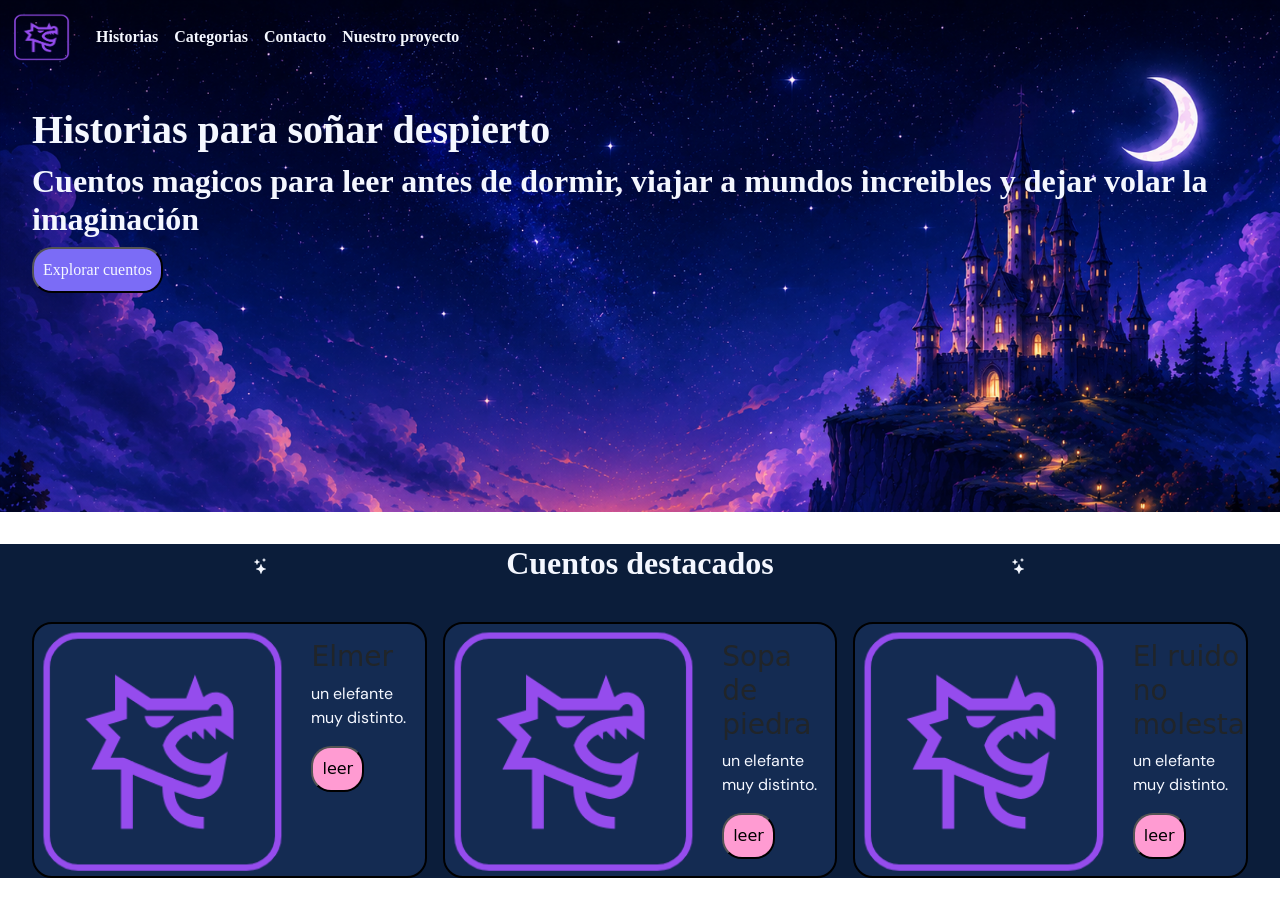
==== index.html @ 5708c826 "primero comit proyecto lunaria" ====
<!DOCTYPE html>
<html lang="en">

<head>
    <meta charset="UTF-8">
    <meta name="viewport" content="width=device-width, initial-scale=1.0">

    <!-- bootstrap -->
    <link href="https://cdn.jsdelivr.net/npm/bootstrap@5.3.8/dist/css/bootstrap.min.css" rel="stylesheet"
        integrity="sha384-sRIl4kxILFvY47J16cr9ZwB07vP4J8+LH7qKQnuqkuIAvNWLzeN8tE5YBujZqJLB" crossorigin="anonymous">

    <!-- icon -->
    <link rel="stylesheet" href="https://cdn.jsdelivr.net/npm/bootstrap-icons@1.13.1/font/bootstrap-icons.min.css">

    <!-- my style -->
    <link rel="stylesheet" href="./style/style.css">

    <title>Lunaria</title>
</head>

<body>

    <header class="content-heder">
        <!-- navbar -->
        <nav class="navbar navbar-expand-lg ">
            <div class="container-fluid">
                <a class="navbar-brand" href="./index.html"><img
                        src="./img/Lunaria-Cuentos-1779578333157/logo nab (1).png" alt="" width="60" height="48"></a>
                <button class="navbar-toggler" type="button" data-bs-toggle="collapse"
                    data-bs-target="#navbarTogglerDemo02" aria-controls="navbarTogglerDemo02" aria-expanded="false"
                    aria-label="Toggle navigation">
                    <span class="navbar-toggler-icon"></span>
                </button>
                <div class="collapse navbar-collapse" id="navbarTogglerDemo02">
                    <ul class="navbar-nav me-auto mb-2 mb-lg-0">
                        <li class="nav-item">
                            <a class="nav-link" href="./page/stories.html">Historias</a>
                        </li>
                        <li class="nav-item">
                            <a class="nav-link" href="./page/category.html">Categorias</a>
                        </li>
                        <li class="nav-item">
                            <a class="nav-link" href="./page/contac.html">Contacto</a>
                        </li>
                        <li class="nav-item">
                            <a class="nav-link" href="./page/project.html">Nuestro proyecto</a>
                        </li>
                    </ul>

                </div>
            </div>
        </nav>

        <!-- hero -->

        <section class="hero">

            <h1>Historias para soñar despierto</h1>
            <h2> Cuentos magicos para leer antes de dormir, viajar a mundos increibles y dejar volar la imaginación</h2>
            <button class="hero-button"><a href="./page/stories.html"> Explorar cuentos</a></button>


        </section>


    </header>

    <main>


        <!-- cards -->

        <section class="card-titulo">
            <i class="bi bi-stars card-icon"></i>
            <h2>Cuentos destacados</h2>
            <i class="bi bi-stars card-icon"></i>
        </section>

        <section class="card-content">

            <article class="card">
                <img src="./img/Lunaria-Cuentos-1779578333157/logo nab (1).png" class="card-img" alt="">
                <div class="card-body">
                    <h3>Elmer</h3>
                    <p>un elefante muy distinto.</p>
                    <button class="card-button">leer</button>
                </div>
            </article>

            <article class="card">
                <img src="./img/Lunaria-Cuentos-1779578333157/logo nab (1).png" class="card-img" alt="">
                <div class="card-body">
                    <h3>Sopa de piedra</h3>
                    <p> un elefante muy distinto.</p>
                    <button class="card-button">leer</button>
                </div>
            </article>

            <article class="card">
                <img src="./img/Lunaria-Cuentos-1779578333157/logo nab (1).png" class="card-img" alt="">
                <div class="card-body">
                    <h3>El ruido no molesta</h3>
                    <p> un elefante muy distinto.</p>
                    <button class="card-button">leer</button>
                </div>
            </article>


        </section>



    </main>

    <!-- <footer>

        <nav class="navbar navbar-expand-lg bg-body-tertiary">
            <div class="container-fluid">
                <a class="navbar-brand" href="#"><img src="./img/Lunaria-Cuentos-1779578333157/logo nab (1).png" alt=""
                        width="60" height="48"></a>
                <button class="navbar-toggler" type="button" data-bs-toggle="collapse"
                    data-bs-target="#navbarTogglerDemo02" aria-controls="navbarTogglerDemo02" aria-expanded="false"
                    aria-label="Toggle navigation">
                    <span class="navbar-toggler-icon"></span>
                </button>
                <div class="collapse navbar-collapse" id="navbarTogglerDemo02">
                    <ul class="navbar-nav me-auto mb-2 mb-lg-0">
                        <li class="nav-item">
                            <a class="nav-link" href="#">Historias</a>
                        </li>
                        <li class="nav-item">
                            <a class="nav-link" href="#">Categorias</a>
                        </li>
                        <li class="nav-item">
                            <a class="nav-link ">Contactos</a>
                        </li>
                        <li class="nav-item">
                            <a class="nav-link ">Nuestro proyecto</a>
                        </li>
                    </ul>

                </div>
            </div>
        </nav>

    </footer> -->

    <script src="https://cdn.jsdelivr.net/npm/bootstrap@5.3.8/dist/js/bootstrap.bundle.min.js"
        integrity="sha384-FKyoEForCGlyvwx9Hj09JcYn3nv7wiPVlz7YYwJrWVcXK/BmnVDxM+D2scQbITxI"
        crossorigin="anonymous"></script>
</body>

</html>
---- style/style.css ----
@import url("https://fonts.googleapis.com/css2?family=Playfair+Display:ital,wght@0,400..900;1,400..900&display=swap");
@import url("https://fonts.googleapis.com/css2?family=DM+Sans:ital,opsz,wght@0,9..40,100..1000;1,9..40,100..1000&display=swap");
* {
  margin: 0;
  padding: 0;
}

a {
  text-decoration: none;
  color: #F4F7FF;
}

main {
  background-color: #0B1D3A;
}

a {
  font-family: "Playfair", serif;
  color: #F4F7FF;
}

.hero h1 {
  font-family: "Playfair", serif;
  size: 64px;
  font-weight: bold;
  color: #F4F7FF;
}

h1 {
  font-family: "playfair", serif;
  size: 48px;
  font-weight: bold;
  color: #F4F7FF;
}

h2 {
  font-family: "playfair", serif;
  size: 36px;
  font-weight: 600;
  color: #F4F7FF;
}

p {
  font-family: "DM Sans", sans-serif;
  color: #F4F7FF;
}

.content-heder .navbar .nav-link {
  font-family: "Playfair", serif;
  color: #F4F7FF;
  size: 64px;
  font-weight: bold;
}
.content-heder .navbar .nav-link:hover {
  color: #FF9BD2;
  text-decoration: underline solid 3px;
  text-underline-offset: 10px;
}

.card-titulo {
  display: flex;
  flex-direction: row;
  justify-content: space-evenly;
  align-items: center;
  margin: 2rem;
  gap: 16px;
  text-align: center;
  font-family: "Playfair", serif;
  color: #F4F7FF;
}

.card-content {
  display: flex;
  flex-direction: row;
  justify-content: space-around;
  align-items: center;
  margin: 2rem;
  gap: 16px;
}
.card-content .card {
  display: flex;
  flex-direction: row;
  justify-content: space-around;
  width: 40rem;
  height: 16rem;
  border: 2px solid black;
  border-radius: 20px;
  background-color: #142B52;
}
.card-content .card .card-img {
  display: inline-block;
  gap: 8px;
}
.card-content .card .card-body {
  flex-direction: row;
}

.card-button {
  display: flex;
  padding: 9px;
  border-radius: 20px;
  background-color: #FF9BD2;
}
.card-button:hover {
  background-color: #9F93FF;
}

.hero-button {
  display: flex;
  padding: 9px;
  border-radius: 20px;
  background-color: #7B6CF6;
}
.hero-button:hover {
  background-color: #9F93FF;
}

.content-heder {
  background-image: url(../img/fondos/fondo-hero.png);
  background-size: cover;
  background-position: center;
  background-repeat: no-repeat;
  font-family: "Playfair", serif;
  align-items: center;
  width: 84rem;
  height: 32rem;
  background-position: center top;
}

.hero {
  padding: 2rem;
  text-align: initial;
  gap: 16px;
}

/*# sourceMappingURL=style.css.map */
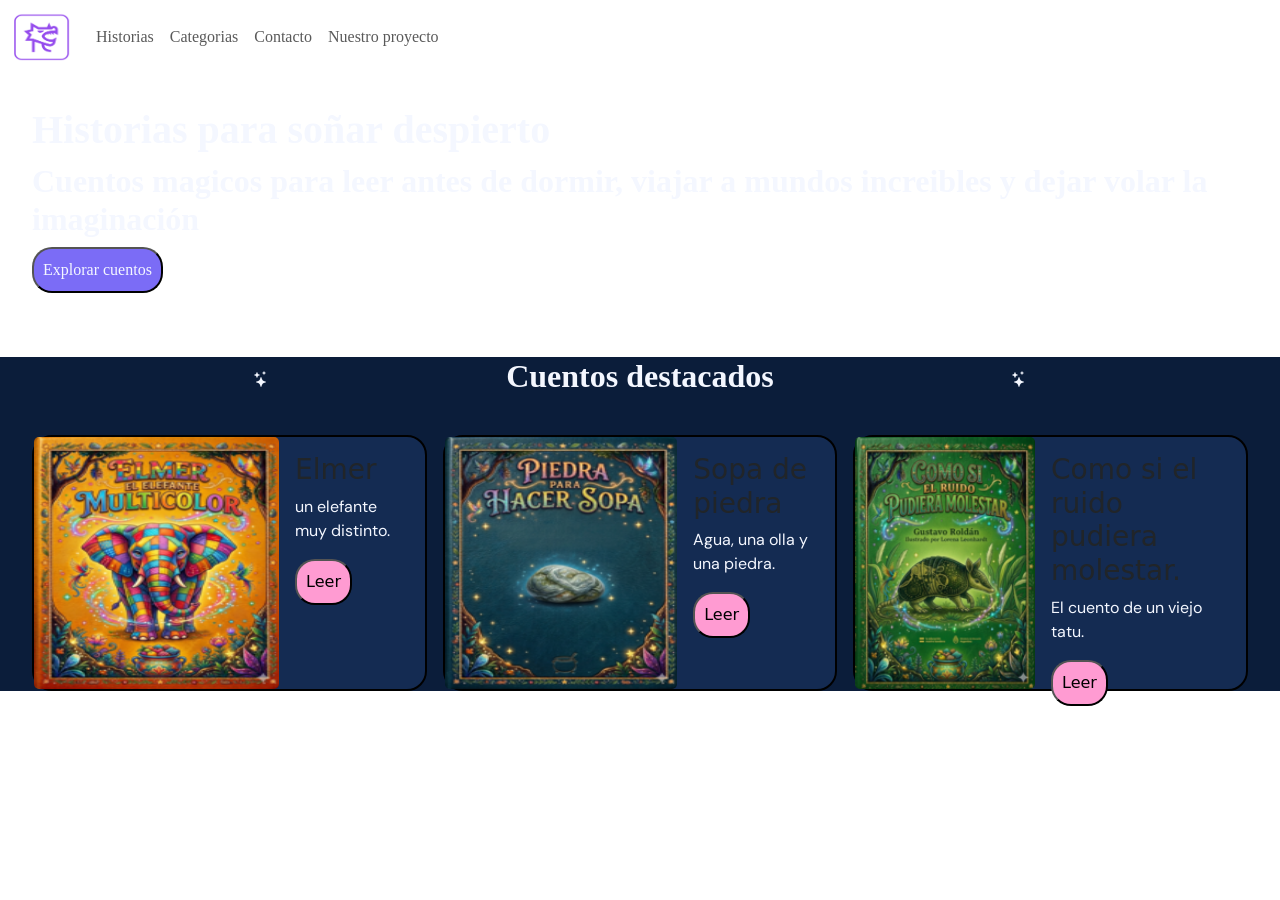
==== commit 8d5f4c93: "modifique las img de las cards, agrege un partial extend" ====
--- a/index.html
+++ b/index.html
@@ -18,9 +18,9 @@
     <title>Lunaria</title>
 </head>
 
-<body>
+<body class="home">
 
-    <header class="content-heder">
+    <header class="background-home ">
         <!-- navbar -->
         <nav class="navbar navbar-expand-lg ">
             <div class="container-fluid">
@@ -31,7 +31,7 @@
                     aria-label="Toggle navigation">
                     <span class="navbar-toggler-icon"></span>
                 </button>
-                <div class="collapse navbar-collapse" id="navbarTogglerDemo02">
+                <div class="collapse navbar-collapse " id="navbarTogglerDemo02">
                     <ul class="navbar-nav me-auto mb-2 mb-lg-0">
                         <li class="nav-item">
                             <a class="nav-link" href="./page/stories.html">Historias</a>
@@ -58,16 +58,13 @@
             <h1>Historias para soñar despierto</h1>
             <h2> Cuentos magicos para leer antes de dormir, viajar a mundos increibles y dejar volar la imaginación</h2>
             <button class="hero-button"><a href="./page/stories.html"> Explorar cuentos</a></button>
+        </section>
 
-
-        </section>
 
 
     </header>
 
     <main>
-
-
         <!-- cards -->
 
         <section class="card-titulo">
@@ -79,29 +76,29 @@
         <section class="card-content">
 
             <article class="card">
-                <img src="./img/Lunaria-Cuentos-1779578333157/logo nab (1).png" class="card-img" alt="">
+                <img src="./img/tapas de cuentos/elmer(1).png" class="card-img" alt="">
                 <div class="card-body">
                     <h3>Elmer</h3>
                     <p>un elefante muy distinto.</p>
-                    <button class="card-button">leer</button>
+                    <button class="card-button">Leer</button>
                 </div>
             </article>
 
             <article class="card">
-                <img src="./img/Lunaria-Cuentos-1779578333157/logo nab (1).png" class="card-img" alt="">
+                <img src="./img/tapas de cuentos/sopa(1).png" class="card-img" alt="">
                 <div class="card-body">
                     <h3>Sopa de piedra</h3>
-                    <p> un elefante muy distinto.</p>
-                    <button class="card-button">leer</button>
+                    <p> Agua, una olla y una piedra.</p>
+                    <button class="card-button">Leer</button>
                 </div>
             </article>
 
             <article class="card">
-                <img src="./img/Lunaria-Cuentos-1779578333157/logo nab (1).png" class="card-img" alt="">
+                <img src="./img/tapas de cuentos/ruido(1).png" class="card-img" alt="">
                 <div class="card-body">
-                    <h3>El ruido no molesta</h3>
-                    <p> un elefante muy distinto.</p>
-                    <button class="card-button">leer</button>
+                    <h3>Como si el ruido pudiera molestar.</h3>
+                    <p> El cuento de un viejo tatu.</p>
+                    <button class="card-button">Leer</button>
                 </div>
             </article>
 
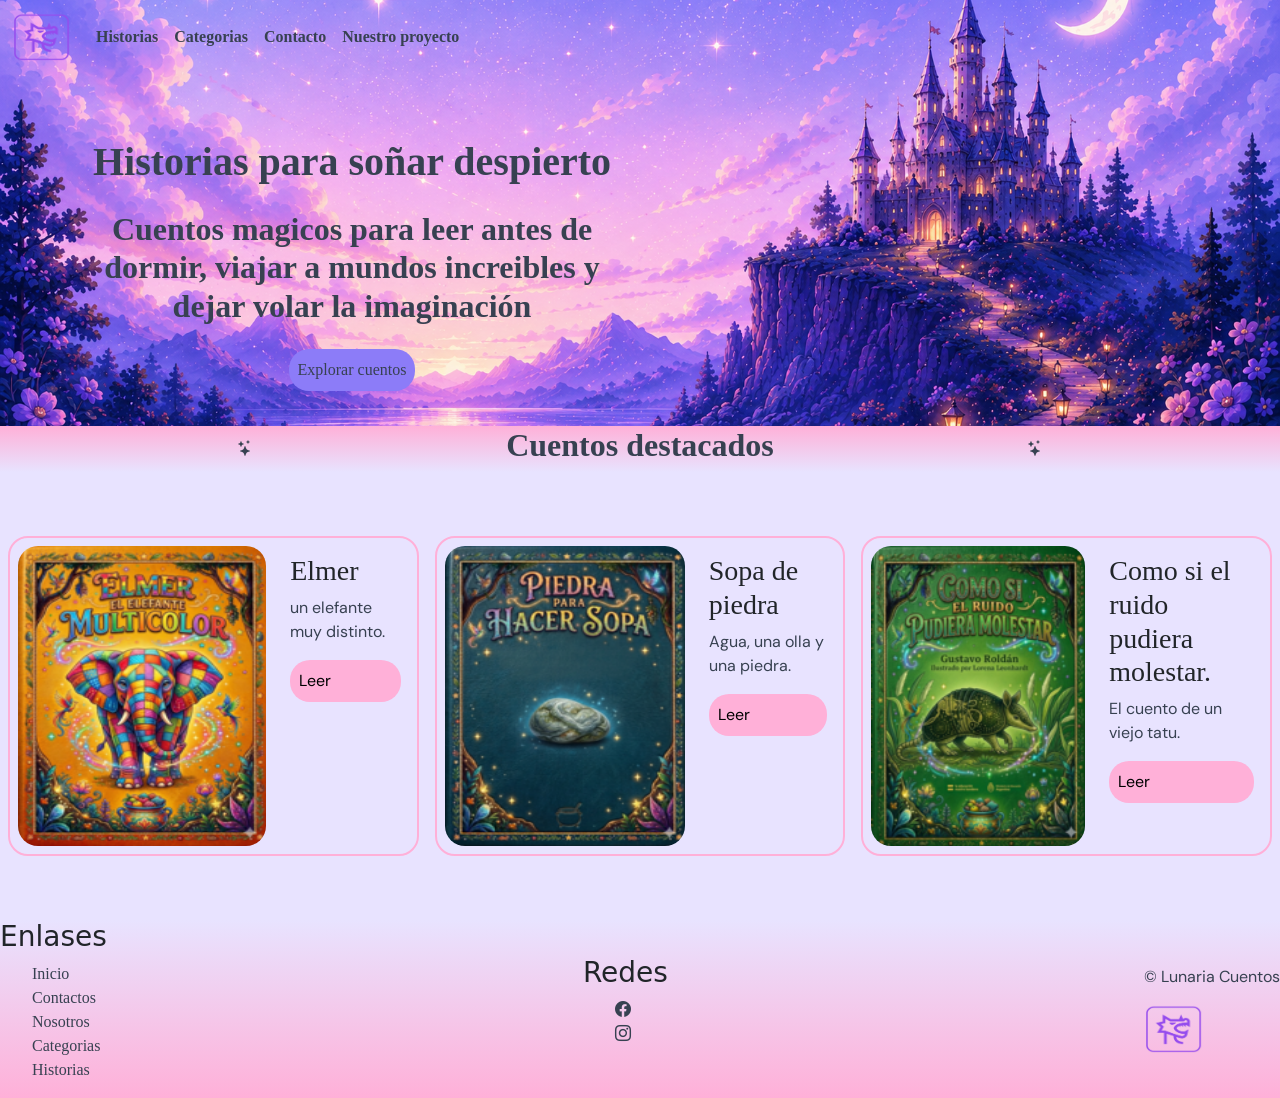
==== commit 6578d228: "correcion de footer en todas la paginas" ====
--- a/index.html
+++ b/index.html
@@ -109,6 +109,37 @@
 
     </main>
 
+    <footer class="global-footer">
+
+        <section class="enlases-footer">
+            <h3>Enlases</h3>
+            <ul >
+                <li><a href="./index.html">Inicio</a></li>
+                <li><a href="./page/contac.html">Contactos</a></li>
+                <li><a href="./page/project.html">Nosotros</a></li>
+                <li><a href="./page/category.html">Categorias</a></li>
+                <li><a href="./page/stories.html">Historias </a></li>
+            </ul>
+        </section>
+
+        <section class="redes-footer">
+            <h3>Redes</h3>
+            <ul class="iconos-footer">
+                <li><a href="https://www.facebook.com/" target="_blank"><i class="bi bi-facebook"></i></a></li>
+                <li><a href="https://www.instagram.com/" target="_blank"><i class="bi bi-instagram"></i></a></li>
+            </ul>
+        </section>
+        <section>
+            <p>© Lunaria Cuentos</p>
+            <img src="./img/Lunaria-Cuentos-1779578333157/logo nab (1).png" alt="" width="60" height="48"></a>
+        </section>
+
+        
+
+
+    </footer>
+
+
     <!-- <footer>
 
         <nav class="navbar navbar-expand-lg bg-body-tertiary">
--- a/style/style.css
+++ b/style/style.css
@@ -7,54 +7,72 @@
 
 a {
   text-decoration: none;
-  color: #F4F7FF;
+}
+
+li {
+  list-style: none;
 }
 
 main {
-  background-color: #0B1D3A;
+  background-color: #E8E3FF;
+}
+
+footer {
+  background-color: #E8E3FF;
 }
 
 a {
   font-family: "Playfair", serif;
-  color: #F4F7FF;
+  color: #374151;
 }
 
 .hero h1 {
   font-family: "Playfair", serif;
   size: 64px;
   font-weight: bold;
-  color: #F4F7FF;
+  color: #374151;
 }
 
 h1 {
   font-family: "playfair", serif;
   size: 48px;
   font-weight: bold;
-  color: #F4F7FF;
+  color: #374151;
 }
 
 h2 {
   font-family: "playfair", serif;
   size: 36px;
   font-weight: 600;
-  color: #F4F7FF;
+  color: #374151;
 }
 
 p {
   font-family: "DM Sans", sans-serif;
-  color: #F4F7FF;
+  color: #374151;
 }
 
-.content-heder .navbar .nav-link {
+.card-content {
+  font-family: "playfair", serif;
+}
+
+.background-home .navbar .nav-link, .nav-page .nav-enlase {
   font-family: "Playfair", serif;
-  color: #F4F7FF;
+  color: #374151;
   size: 64px;
   font-weight: bold;
 }
-.content-heder .navbar .nav-link:hover {
-  color: #FF9BD2;
+.background-home .navbar .nav-link:hover, .nav-page .nav-enlase:hover {
+  color: #FFB0D8;
   text-decoration: underline solid 3px;
   text-underline-offset: 10px;
+}
+
+.nav-page {
+  background-color: #E8E3FF;
+}
+.nav-page .nav-enlase {
+  background-color: #E8E3FF;
 }
 
 .card-titulo {
@@ -64,9 +82,11 @@
   align-items: center;
   margin: 2rem;
   gap: 16px;
+  margin: 0;
   text-align: center;
   font-family: "Playfair", serif;
-  color: #F4F7FF;
+  color: #374151;
+  background: linear-gradient(to bottom, #FFB0D8, #E8E3FF);
 }
 
 .card-content {
@@ -76,61 +96,95 @@
   align-items: center;
   margin: 2rem;
   gap: 16px;
+  margin: 0;
+  padding: 4rem 0.5rem 4rem 0.5rem;
 }
 .card-content .card {
   display: flex;
   flex-direction: row;
-  justify-content: space-around;
   width: 40rem;
-  height: 16rem;
-  border: 2px solid black;
+  height: 20rem;
+  border: 2px solid #FFB0D8;
   border-radius: 20px;
-  background-color: #142B52;
+  background-color: #E8E3FF;
 }
 .card-content .card .card-img {
-  display: inline-block;
-  gap: 8px;
+  display: flex;
+  border-radius: 20px;
+  margin: 0.5rem;
 }
 .card-content .card .card-body {
-  flex-direction: row;
+  display: flex;
+  flex-direction: column;
+}
+.card-content .card .card-body .card-button {
+  display: flex;
+  padding: 9px;
+  border: none;
+  border-radius: 20px;
+  background-color: #FFB0D8;
+  font-family: "DM Sans", sans-serif;
+  text-align: center;
+}
+.card-content .card .card-body .card-button:hover {
+  background-color: #A99DFF;
 }
 
-.card-button {
+.conten-category {
   display: flex;
-  padding: 9px;
-  border-radius: 20px;
-  background-color: #FF9BD2;
-}
-.card-button:hover {
-  background-color: #9F93FF;
+  flex-direction: row;
+  justify-content: space-around;
+  align-items: center;
+  margin: 2rem;
+  gap: 16px;
 }
 
-.hero-button {
+.global-footer {
   display: flex;
-  padding: 9px;
-  border-radius: 20px;
-  background-color: #7B6CF6;
+  flex-direction: row;
+  justify-content: space-between;
+  align-items: center;
+  margin: 2rem;
+  gap: 16px;
+  margin: 0;
+  background: linear-gradient(to top, #FFB0D8, #E8E3FF);
 }
-.hero-button:hover {
-  background-color: #9F93FF;
+.global-footer .enlases-footer {
+  align-items: center;
 }
 
-.content-heder {
-  background-image: url(../img/fondos/fondo-hero.png);
+.background-home {
+  padding-bottom: 2rem;
+  margin-bottom: 0;
+  background-image: url("../img/fondos/fondo-claro.png");
   background-size: cover;
   background-position: center;
   background-repeat: no-repeat;
-  font-family: "Playfair", serif;
+}
+.hero {
+  display: flex;
+  flex-direction: column;
+  justify-content: space-around;
   align-items: center;
-  width: 84rem;
-  height: 32rem;
-  background-position: center top;
+  margin: 2rem;
+  gap: 16px;
+  width: 40rem;
+  height: 16rem;
+  padding: 2rem;
+  text-align: center;
+  gap: 16px;
 }
-
-.hero {
-  padding: 2rem;
-  text-align: initial;
-  gap: 16px;
+.hero .hero-button {
+  display: flex;
+  padding: 9px;
+  border: none;
+  border-radius: 20px;
+  background-color: #8C7CF8;
+  font-family: "DM Sans", sans-serif;
+  text-align: center;
+}
+.hero .hero-button:hover {
+  background-color: #A99DFF;
 }
 
 /*# sourceMappingURL=style.css.map */
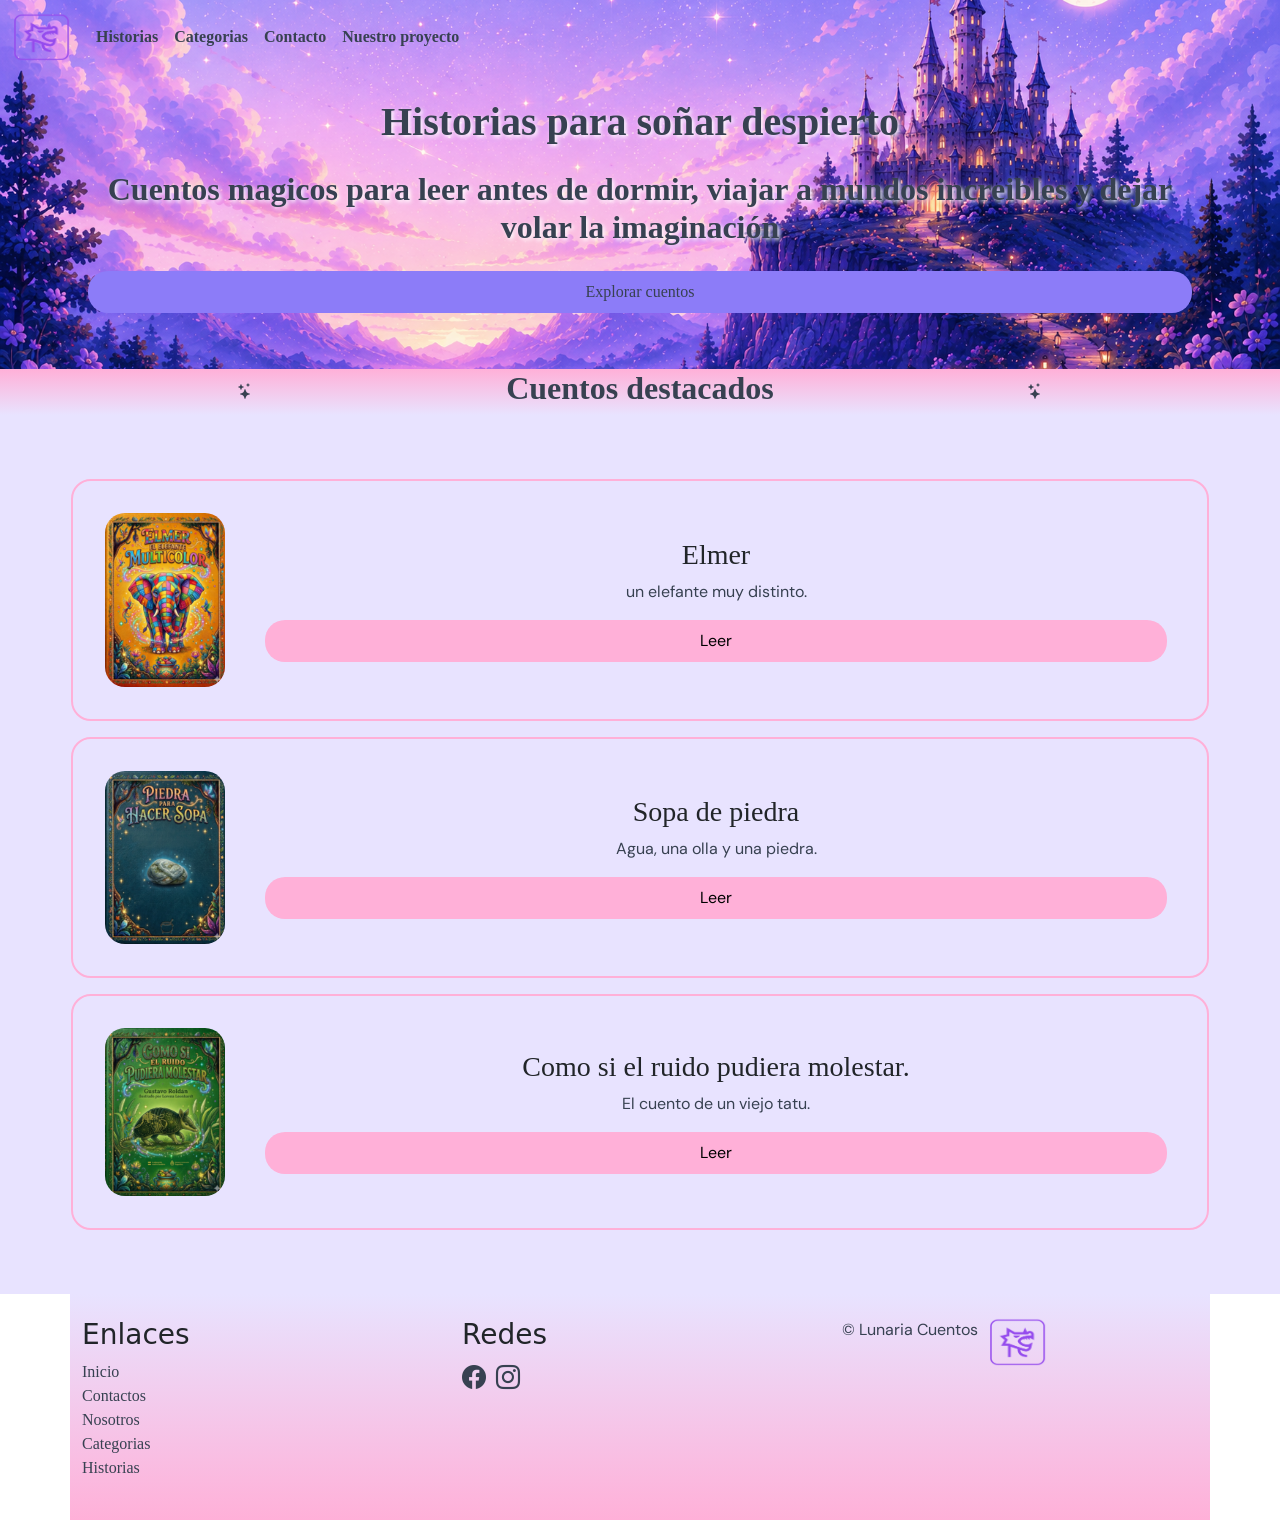
==== commit 3be39c2c: "modifique los estilos para empesar desde mobile-first" ====
--- a/index.html
+++ b/index.html
@@ -76,7 +76,8 @@
         <section class="card-content">
 
             <article class="card">
-                <img src="./img/tapas de cuentos/elmer(1).png" class="card-img" alt="">
+                <img src="./img/tapas de cuentos/elmer(1).png" class="card-img"
+                    alt=" CUENTO DE ELMER UN ELEFANTE MULTICOLOR">
                 <div class="card-body">
                     <h3>Elmer</h3>
                     <p>un elefante muy distinto.</p>
@@ -85,7 +86,7 @@
             </article>
 
             <article class="card">
-                <img src="./img/tapas de cuentos/sopa(1).png" class="card-img" alt="">
+                <img src="./img/tapas de cuentos/sopa(1).png" class="card-img" alt="CUENTO SOPA DE PIEDRA">
                 <div class="card-body">
                     <h3>Sopa de piedra</h3>
                     <p> Agua, una olla y una piedra.</p>
@@ -94,7 +95,8 @@
             </article>
 
             <article class="card">
-                <img src="./img/tapas de cuentos/ruido(1).png" class="card-img" alt="">
+                <img src="./img/tapas de cuentos/ruido(1).png" class="card-img"
+                    alt=" CUENTO COMO SI EL RUIDO PUDIERA MOLESTAR">
                 <div class="card-body">
                     <h3>Como si el ruido pudiera molestar.</h3>
                     <p> El cuento de un viejo tatu.</p>
@@ -109,11 +111,58 @@
 
     </main>
 
-    <footer class="global-footer">
+    <footer class="global-footer container py-4">
+        <div class="row">
+
+            <!-- SECCIÓN ENLACES -->
+            <section class="enlases-footer col-12 col-md-4 mb-3 mb-md-0">
+               
+                <h3 class="d-flex justify-content-between align-items-center" data-bs-toggle="collapse"
+                    data-bs-target="#collapseEnlaces" role="button" aria-expanded="false">
+                    Enlaces
+                    <span class="d-md-none">▼</span>
+                </h3>
+
+                <!-- Contenedor colapsable: Oculto en móvil por defecto, siempre visible en pantallas medianas (md) en adelante -->
+                <div class="collapse d-md-block" id="collapseEnlaces">
+                    <ul class="link-footer list-unstyled mt-2">
+                        <li><a href="./index.html" class="text-decoration-none">Inicio</a></li>
+                        <li><a href="./page/contac.html" class="text-decoration-none">Contactos</a></li>
+                        <li><a href="./page/project.html" class="text-decoration-none">Nosotros</a></li>
+                        <li><a href="./page/category.html" class="text-decoration-none">Categorias</a></li>
+                        <li><a href="./page/stories.html" class="text-decoration-none">Historias</a></li>
+                    </ul>
+                </div>
+            </section>
+
+
+            <section class="redes-footer col-12 col-md-4 mb-3 mb-md-0">
+
+                <h3>Redes</h3>
+
+                <ul class="iconos-footer ">
+                    <li><a href="https://www.facebook.com/" target="_blank"><i class="bi bi-facebook fs-4"></i></a></li>
+                    <li><a href="https://www.instagram.com/" target="_blank"><i class="bi bi-instagram fs-4"></i></a>
+                    </li>
+                </ul>
+
+            </section>
+
+
+            <section class="logo-footer col-12 col-md-4 text-md-end text-center mt-3 mt-md-0">
+                <p class="mb-1">© Lunaria Cuentos</p>
+                <img src="./img/Lunaria-Cuentos-1779578333157/logo nab (1).png" alt="LOGO DE LUNARIA" width="60"
+                    height="48">
+            </section>
+
+        </div>
+    </footer>
+
+    <!-- <footer class="global-footer ">
 
         <section class="enlases-footer">
             <h3>Enlases</h3>
-            <ul >
+            <ul class="link-footer">
                 <li><a href="./index.html">Inicio</a></li>
                 <li><a href="./page/contac.html">Contactos</a></li>
                 <li><a href="./page/project.html">Nosotros</a></li>
@@ -129,49 +178,20 @@
                 <li><a href="https://www.instagram.com/" target="_blank"><i class="bi bi-instagram"></i></a></li>
             </ul>
         </section>
-        <section>
+
+        <section class="logo-footer">
             <p>© Lunaria Cuentos</p>
-            <img src="./img/Lunaria-Cuentos-1779578333157/logo nab (1).png" alt="" width="60" height="48"></a>
-        </section>
-
-        
-
-
-    </footer>
-
-
-    <!-- <footer>
-
-        <nav class="navbar navbar-expand-lg bg-body-tertiary">
-            <div class="container-fluid">
-                <a class="navbar-brand" href="#"><img src="./img/Lunaria-Cuentos-1779578333157/logo nab (1).png" alt=""
-                        width="60" height="48"></a>
-                <button class="navbar-toggler" type="button" data-bs-toggle="collapse"
-                    data-bs-target="#navbarTogglerDemo02" aria-controls="navbarTogglerDemo02" aria-expanded="false"
-                    aria-label="Toggle navigation">
-                    <span class="navbar-toggler-icon"></span>
-                </button>
-                <div class="collapse navbar-collapse" id="navbarTogglerDemo02">
-                    <ul class="navbar-nav me-auto mb-2 mb-lg-0">
-                        <li class="nav-item">
-                            <a class="nav-link" href="#">Historias</a>
-                        </li>
-                        <li class="nav-item">
-                            <a class="nav-link" href="#">Categorias</a>
-                        </li>
-                        <li class="nav-item">
-                            <a class="nav-link ">Contactos</a>
-                        </li>
-                        <li class="nav-item">
-                            <a class="nav-link ">Nuestro proyecto</a>
-                        </li>
-                    </ul>
-
-                </div>
-            </div>
-        </nav>
+            <img src="./img/Lunaria-Cuentos-1779578333157/logo nab (1).png" alt="LOGO DE LUNARIA" width="60"
+                height="48"></a>
+        </section>
+
+
+
 
     </footer> -->
+
+
+
 
     <script src="https://cdn.jsdelivr.net/npm/bootstrap@5.3.8/dist/js/bootstrap.bundle.min.js"
         integrity="sha384-FKyoEForCGlyvwx9Hj09JcYn3nv7wiPVlz7YYwJrWVcXK/BmnVDxM+D2scQbITxI"
--- a/style/style.css
+++ b/style/style.css
@@ -91,7 +91,7 @@
 
 .card-content {
   display: flex;
-  flex-direction: row;
+  flex-direction: column;
   justify-content: space-around;
   align-items: center;
   margin: 2rem;
@@ -102,20 +102,30 @@
 .card-content .card {
   display: flex;
   flex-direction: row;
-  width: 40rem;
-  height: 20rem;
+  width: 100%;
+  max-width: 90%;
+  height: auto;
+  padding: 1.5rem;
+  text-align: center;
+  gap: 16px;
+  margin: 0 auto;
+  overflow: hidden;
   border: 2px solid #FFB0D8;
   border-radius: 20px;
   background-color: #E8E3FF;
 }
 .card-content .card .card-img {
-  display: flex;
+  display: block;
+  width: 120px;
+  height: auto;
   border-radius: 20px;
   margin: 0.5rem;
 }
 .card-content .card .card-body {
   display: flex;
   flex-direction: column;
+  justify-content: center;
+  align-items: center;
 }
 .card-content .card .card-body .card-button {
   display: flex;
@@ -124,33 +134,38 @@
   border-radius: 20px;
   background-color: #FFB0D8;
   font-family: "DM Sans", sans-serif;
+  justify-content: center;
   text-align: center;
 }
 .card-content .card .card-body .card-button:hover {
   background-color: #A99DFF;
 }
-
-.conten-category {
-  display: flex;
-  flex-direction: row;
-  justify-content: space-around;
-  align-items: center;
-  margin: 2rem;
-  gap: 16px;
+.card-content .card .card-body .card-button {
+  width: 100%;
 }
 
 .global-footer {
   display: flex;
-  flex-direction: row;
-  justify-content: space-between;
-  align-items: center;
-  margin: 2rem;
-  gap: 16px;
-  margin: 0;
+  width: auto;
+  flex-direction: column;
+  justify-content: space-around;
   background: linear-gradient(to top, #FFB0D8, #E8E3FF);
 }
-.global-footer .enlases-footer {
-  align-items: center;
+.global-footer .enlases-footer .link-footer {
+  display: flex;
+  flex-direction: column;
+  padding-left: 0px;
+}
+.global-footer .redes-footer .iconos-footer {
+  display: flex;
+  flex-direction: row;
+  gap: 10px;
+  padding-left: 0px;
+}
+.global-footer .logo-footer {
+  display: flex;
+  flex-direction: row;
+  gap: 10px;
 }
 
 .background-home {
@@ -168,11 +183,14 @@
   align-items: center;
   margin: 2rem;
   gap: 16px;
-  width: 40rem;
-  height: 16rem;
-  padding: 2rem;
-  text-align: center;
-  gap: 16px;
+  width: 100%;
+  max-width: 90%;
+  height: auto;
+  padding: 1.5rem;
+  text-align: center;
+  text-shadow: 2px 2px 4px white;
+  gap: 16px;
+  margin: 0 auto;
 }
 .hero .hero-button {
   display: flex;
@@ -181,10 +199,23 @@
   border-radius: 20px;
   background-color: #8C7CF8;
   font-family: "DM Sans", sans-serif;
+  justify-content: center;
   text-align: center;
 }
 .hero .hero-button:hover {
   background-color: #A99DFF;
 }
+.hero .hero-button {
+  width: 100%;
+}
+
+.conten-category {
+  display: flex;
+  flex-direction: column;
+  justify-content: space-around;
+  align-items: center;
+  margin: 2rem;
+  gap: 16px;
+}
 
 /*# sourceMappingURL=style.css.map */
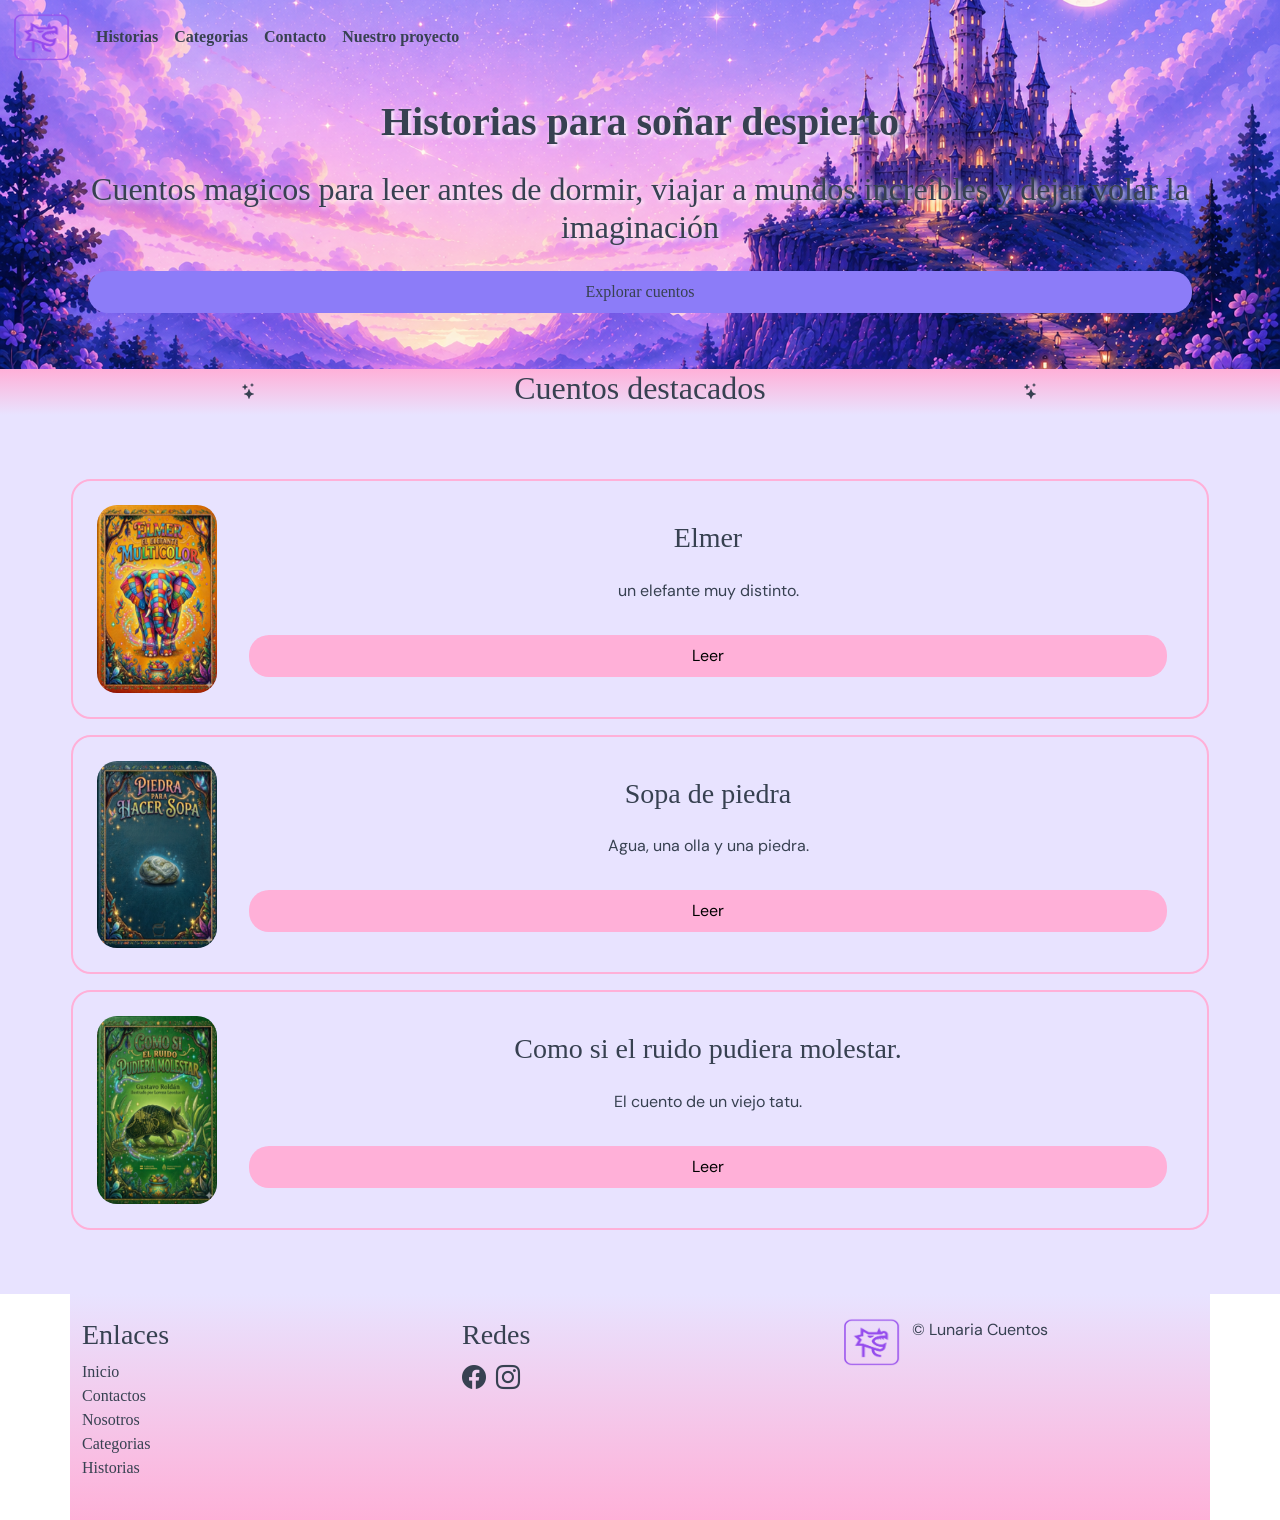
==== commit 22c4a5c9: "arreiglos de los formularios de proyecto y de contacto" ====
--- a/index.html
+++ b/index.html
@@ -116,14 +116,14 @@
 
             <!-- SECCIÓN ENLACES -->
             <section class="enlases-footer col-12 col-md-4 mb-3 mb-md-0">
-               
-                <h3 class="d-flex justify-content-between align-items-center" data-bs-toggle="collapse"
+
+                <h3 class="d-flex justify-content-start align-items-center" data-bs-toggle="collapse"
                     data-bs-target="#collapseEnlaces" role="button" aria-expanded="false">
                     Enlaces
-                    <span class="d-md-none">▼</span>
+                    <span class="d-md-none">▾</span>
                 </h3>
 
-                <!-- Contenedor colapsable: Oculto en móvil por defecto, siempre visible en pantallas medianas (md) en adelante -->
+                
                 <div class="collapse d-md-block" id="collapseEnlaces">
                     <ul class="link-footer list-unstyled mt-2">
                         <li><a href="./index.html" class="text-decoration-none">Inicio</a></li>
@@ -150,47 +150,15 @@
 
 
             <section class="logo-footer col-12 col-md-4 text-md-end text-center mt-3 mt-md-0">
-                <p class="mb-1">© Lunaria Cuentos</p>
+
                 <img src="./img/Lunaria-Cuentos-1779578333157/logo nab (1).png" alt="LOGO DE LUNARIA" width="60"
                     height="48">
+                <p class="mb-1">© Lunaria Cuentos</p>
+
             </section>
 
         </div>
     </footer>
-
-    <!-- <footer class="global-footer ">
-
-        <section class="enlases-footer">
-            <h3>Enlases</h3>
-            <ul class="link-footer">
-                <li><a href="./index.html">Inicio</a></li>
-                <li><a href="./page/contac.html">Contactos</a></li>
-                <li><a href="./page/project.html">Nosotros</a></li>
-                <li><a href="./page/category.html">Categorias</a></li>
-                <li><a href="./page/stories.html">Historias </a></li>
-            </ul>
-        </section>
-
-        <section class="redes-footer">
-            <h3>Redes</h3>
-            <ul class="iconos-footer">
-                <li><a href="https://www.facebook.com/" target="_blank"><i class="bi bi-facebook"></i></a></li>
-                <li><a href="https://www.instagram.com/" target="_blank"><i class="bi bi-instagram"></i></a></li>
-            </ul>
-        </section>
-
-        <section class="logo-footer">
-            <p>© Lunaria Cuentos</p>
-            <img src="./img/Lunaria-Cuentos-1779578333157/logo nab (1).png" alt="LOGO DE LUNARIA" width="60"
-                height="48"></a>
-        </section>
-
-
-
-
-    </footer> -->
-
-
 
 
     <script src="https://cdn.jsdelivr.net/npm/bootstrap@5.3.8/dist/js/bootstrap.bundle.min.js"
--- a/style/style.css
+++ b/style/style.css
@@ -43,7 +43,14 @@
 h2 {
   font-family: "playfair", serif;
   size: 36px;
-  font-weight: 600;
+  font-weight: semibold;
+  color: #374151;
+}
+
+h3 {
+  font-family: "playfair", serif;
+  size: 36px;
+  font-weight: semibold;
   color: #374151;
 }
 
@@ -56,6 +63,153 @@
   font-family: "playfair", serif;
 }
 
+label {
+  font-family: "DM Sans", sans-serif;
+  color: #374151;
+}
+
+.form-select {
+  font-family: "DM Sans", sans-serif;
+  color: #374151;
+}
+
+.card-titulo {
+  display: flex;
+  flex-direction: row;
+  justify-content: space-evenly;
+  align-items: center;
+  gap: 16px;
+  margin: 0;
+  text-align: center;
+  font-family: "Playfair", serif;
+  color: #374151;
+  background: linear-gradient(to bottom, #FFB0D8, #E8E3FF);
+}
+
+.card-content {
+  display: flex;
+  flex-direction: column;
+  justify-content: space-around;
+  align-items: center;
+  gap: 16px;
+  margin: 0;
+  padding: 4rem 0.5rem 4rem 0.5rem;
+}
+.card-content .card {
+  display: flex;
+  flex-direction: row;
+  width: 100%;
+  max-width: 90%;
+  height: auto;
+  padding: 1.5rem;
+  text-align: center;
+  gap: 16px;
+  margin: 0 auto;
+  overflow: hidden;
+  border: 2px solid #FFB0D8;
+  border-radius: 20px;
+  background-color: #E8E3FF;
+}
+.card-content .card .card-img {
+  display: block;
+  width: 120px;
+  height: auto;
+  border-radius: 20px;
+}
+.card-content .card .card-body {
+  display: flex;
+  flex-direction: column;
+  justify-content: center;
+  align-items: center;
+  gap: 16px;
+}
+.card-content .card .card-body .card-button {
+  display: flex;
+  padding: 9px;
+  border: none;
+  border-radius: 20px;
+  background-color: #FFB0D8;
+  font-family: "DM Sans", sans-serif;
+  justify-content: center;
+  text-align: center;
+}
+.card-content .card .card-body .card-button:hover {
+  background-color: #A99DFF;
+}
+.card-content .card .card-body .card-button {
+  width: 100%;
+}
+
+.global-footer {
+  display: flex;
+  width: auto;
+  flex-direction: column;
+  justify-content: space-around;
+  background: linear-gradient(to top, #FFB0D8, #E8E3FF);
+}
+.global-footer .enlases-footer .link-footer {
+  display: flex;
+  flex-direction: column;
+  padding-left: 0px;
+}
+.global-footer .redes-footer .iconos-footer {
+  display: flex;
+  flex-direction: row;
+  gap: 10px;
+  padding-left: 0px;
+}
+.global-footer .logo-footer {
+  display: flex;
+  flex-direction: row;
+  gap: 10px;
+}
+
+.formulario {
+  display: flex;
+  flex-direction: column;
+  justify-content: start;
+  align-items: center;
+  gap: 16px;
+  width: 100%;
+  padding: 1rem;
+}
+.formulario .form-input {
+  display: flex;
+  flex-direction: column;
+  justify-content: start;
+  align-items: center;
+  gap: 16px;
+}
+.formulario .form-input input {
+  border: 1px solid #8C7CF8;
+  border-radius: 5px;
+  outline: none;
+}
+.formulario .boton-form {
+  display: flex;
+  padding: 9px;
+  border: none;
+  border-radius: 20px;
+  background-color: #FFB0D8;
+  font-family: "DM Sans", sans-serif;
+  justify-content: center;
+  text-align: center;
+}
+.formulario .boton-form:hover {
+  background-color: #A99DFF;
+}
+.formulario .boton-form {
+  width: 100%;
+}
+
+@media (min-width: 768px) {
+  .form-input {
+    width: 70%;
+  }
+  .boton-form {
+    width: 25%;
+  }
+}
 .background-home .navbar .nav-link, .nav-page .nav-enlase {
   font-family: "Playfair", serif;
   color: #374151;
@@ -73,99 +227,6 @@
 }
 .nav-page .nav-enlase {
   background-color: #E8E3FF;
-}
-
-.card-titulo {
-  display: flex;
-  flex-direction: row;
-  justify-content: space-evenly;
-  align-items: center;
-  margin: 2rem;
-  gap: 16px;
-  margin: 0;
-  text-align: center;
-  font-family: "Playfair", serif;
-  color: #374151;
-  background: linear-gradient(to bottom, #FFB0D8, #E8E3FF);
-}
-
-.card-content {
-  display: flex;
-  flex-direction: column;
-  justify-content: space-around;
-  align-items: center;
-  margin: 2rem;
-  gap: 16px;
-  margin: 0;
-  padding: 4rem 0.5rem 4rem 0.5rem;
-}
-.card-content .card {
-  display: flex;
-  flex-direction: row;
-  width: 100%;
-  max-width: 90%;
-  height: auto;
-  padding: 1.5rem;
-  text-align: center;
-  gap: 16px;
-  margin: 0 auto;
-  overflow: hidden;
-  border: 2px solid #FFB0D8;
-  border-radius: 20px;
-  background-color: #E8E3FF;
-}
-.card-content .card .card-img {
-  display: block;
-  width: 120px;
-  height: auto;
-  border-radius: 20px;
-  margin: 0.5rem;
-}
-.card-content .card .card-body {
-  display: flex;
-  flex-direction: column;
-  justify-content: center;
-  align-items: center;
-}
-.card-content .card .card-body .card-button {
-  display: flex;
-  padding: 9px;
-  border: none;
-  border-radius: 20px;
-  background-color: #FFB0D8;
-  font-family: "DM Sans", sans-serif;
-  justify-content: center;
-  text-align: center;
-}
-.card-content .card .card-body .card-button:hover {
-  background-color: #A99DFF;
-}
-.card-content .card .card-body .card-button {
-  width: 100%;
-}
-
-.global-footer {
-  display: flex;
-  width: auto;
-  flex-direction: column;
-  justify-content: space-around;
-  background: linear-gradient(to top, #FFB0D8, #E8E3FF);
-}
-.global-footer .enlases-footer .link-footer {
-  display: flex;
-  flex-direction: column;
-  padding-left: 0px;
-}
-.global-footer .redes-footer .iconos-footer {
-  display: flex;
-  flex-direction: row;
-  gap: 10px;
-  padding-left: 0px;
-}
-.global-footer .logo-footer {
-  display: flex;
-  flex-direction: row;
-  gap: 10px;
 }
 
 .background-home {
@@ -181,7 +242,6 @@
   flex-direction: column;
   justify-content: space-around;
   align-items: center;
-  margin: 2rem;
   gap: 16px;
   width: 100%;
   max-width: 90%;
@@ -209,13 +269,24 @@
   width: 100%;
 }
 
-.conten-category {
-  display: flex;
-  flex-direction: column;
-  justify-content: space-around;
-  align-items: center;
-  margin: 2rem;
-  gap: 16px;
+.contato-encabezado {
+  display: flex;
+  flex-direction: column;
+  justify-content: start;
+  align-items: start;
+  gap: 16px;
+  padding: 1rem;
+  width: 100%;
+}
+
+.contacto-info {
+  display: flex;
+  flex-direction: column;
+  justify-content: start;
+  align-items: start;
+  gap: 16px;
+  padding: 1rem;
+  width: 100%;
 }
 
 /*# sourceMappingURL=style.css.map */
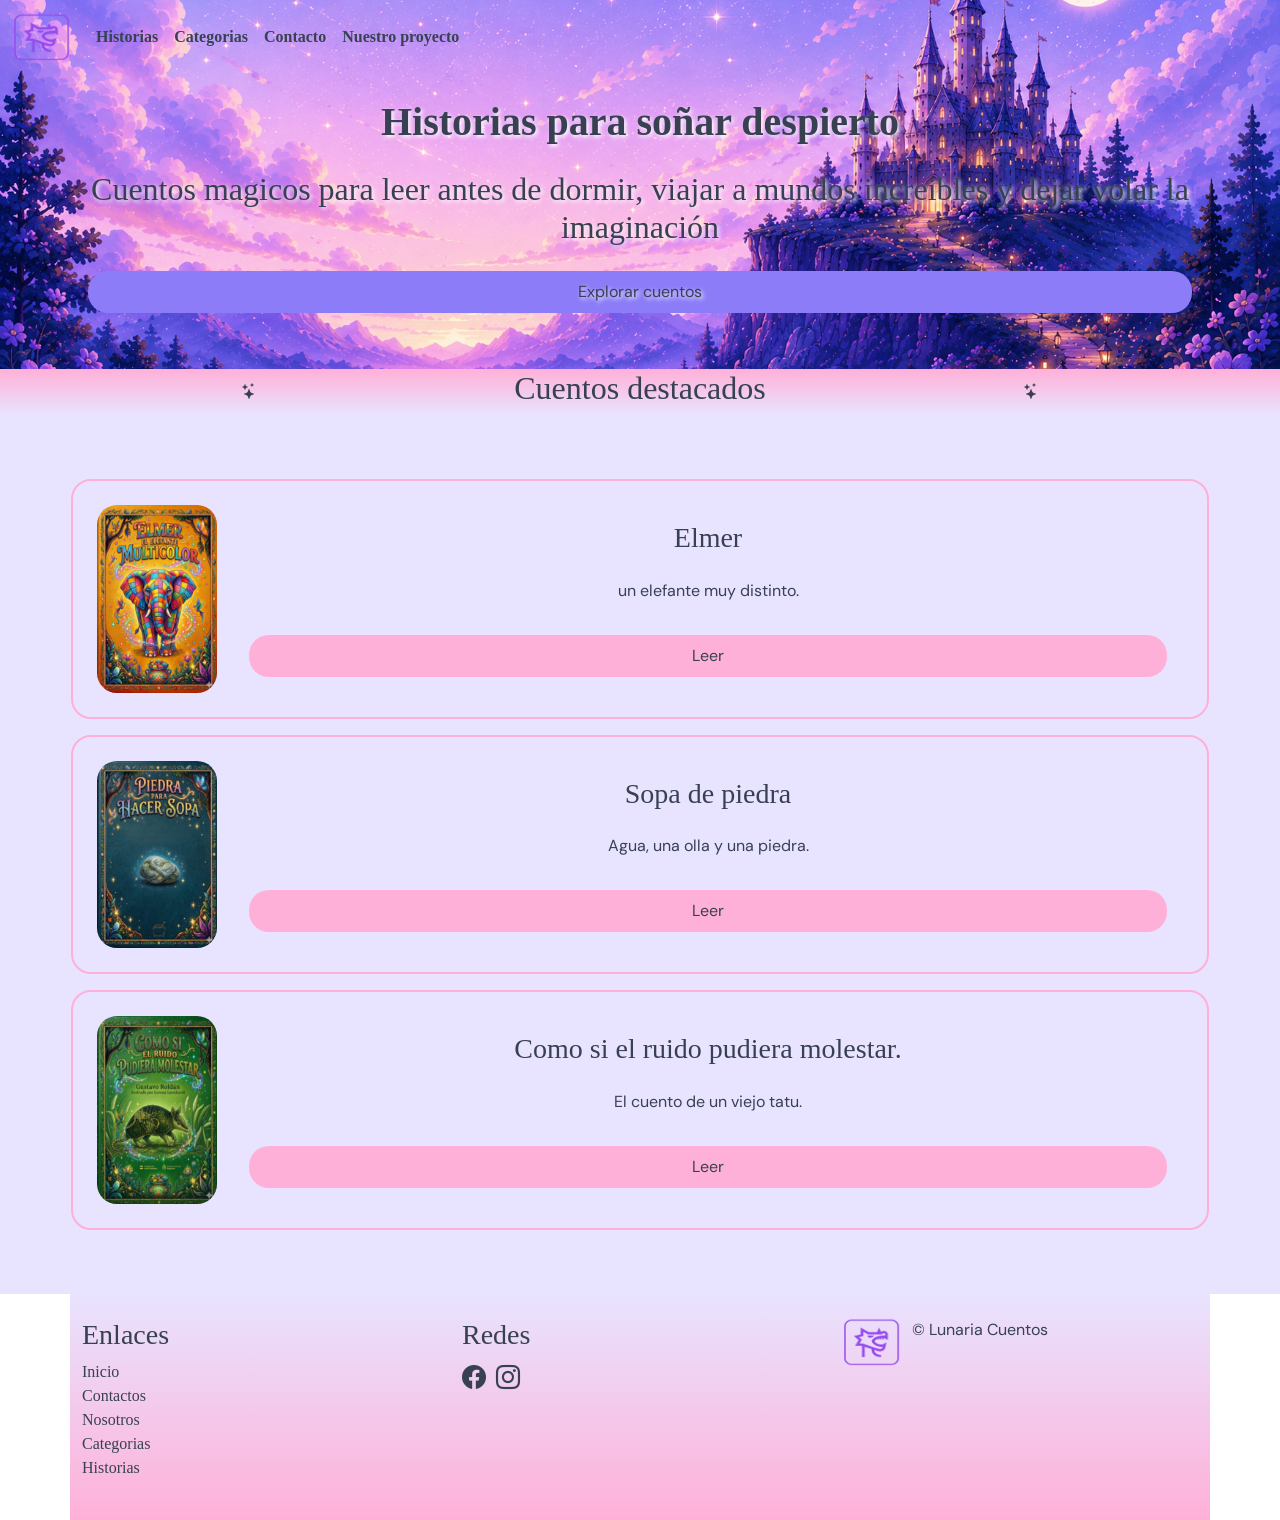
==== commit 5f802af5: "cambie una categoria , chekie que todos los links funcionen , cargue los cuentos" ====
--- a/index.html
+++ b/index.html
@@ -57,7 +57,7 @@
 
             <h1>Historias para soñar despierto</h1>
             <h2> Cuentos magicos para leer antes de dormir, viajar a mundos increibles y dejar volar la imaginación</h2>
-            <button class="hero-button"><a href="./page/stories.html"> Explorar cuentos</a></button>
+            <a class="hero-button" href="./page/stories.html"> Explorar cuentos</a>
         </section>
 
 
@@ -81,7 +81,7 @@
                 <div class="card-body">
                     <h3>Elmer</h3>
                     <p>un elefante muy distinto.</p>
-                    <button class="card-button">Leer</button>
+                    <a class="card-button" href="/page/stories.html#cuento-elmer">Leer</a>
                 </div>
             </article>
 
@@ -90,7 +90,7 @@
                 <div class="card-body">
                     <h3>Sopa de piedra</h3>
                     <p> Agua, una olla y una piedra.</p>
-                    <button class="card-button">Leer</button>
+                    <a class="card-button"  href="/page/stories.html#sopa-de-piedra">Leer</a>
                 </div>
             </article>
 
@@ -100,7 +100,7 @@
                 <div class="card-body">
                     <h3>Como si el ruido pudiera molestar.</h3>
                     <p> El cuento de un viejo tatu.</p>
-                    <button class="card-button">Leer</button>
+                    <a class="card-button" href="/page/stories.html#cuento-ruido">Leer</a>
                 </div>
             </article>
 
--- a/style/style.css
+++ b/style/style.css
@@ -289,4 +289,42 @@
   width: 100%;
 }
 
+.encabezado-proyecto {
+  text-align: center;
+  margin-bottom: 2rem;
+  padding: 1rem;
+}
+
+.proyecto-publicar {
+  text-align: center;
+  margin-top: 2rem;
+  margin-bottom: 2rem;
+  padding: 1rem;
+}
+
+.section-cuento {
+  width: 100%;
+  max-width: 480px;
+  margin: 0 auto;
+  padding: 16px;
+  padding-bottom: 3rem;
+  box-sizing: border-box;
+}
+.section-cuento .acordeon-boton {
+  display: flex;
+  padding: 9px;
+  border: none;
+  border-radius: 20px;
+  background-color: #FFB0D8;
+  font-family: "DM Sans", sans-serif;
+  justify-content: center;
+  text-align: center;
+}
+.section-cuento .acordeon-boton:hover {
+  background-color: #A99DFF;
+}
+.section-cuento .acordeon-boton {
+  width: 100%;
+}
+
 /*# sourceMappingURL=style.css.map */
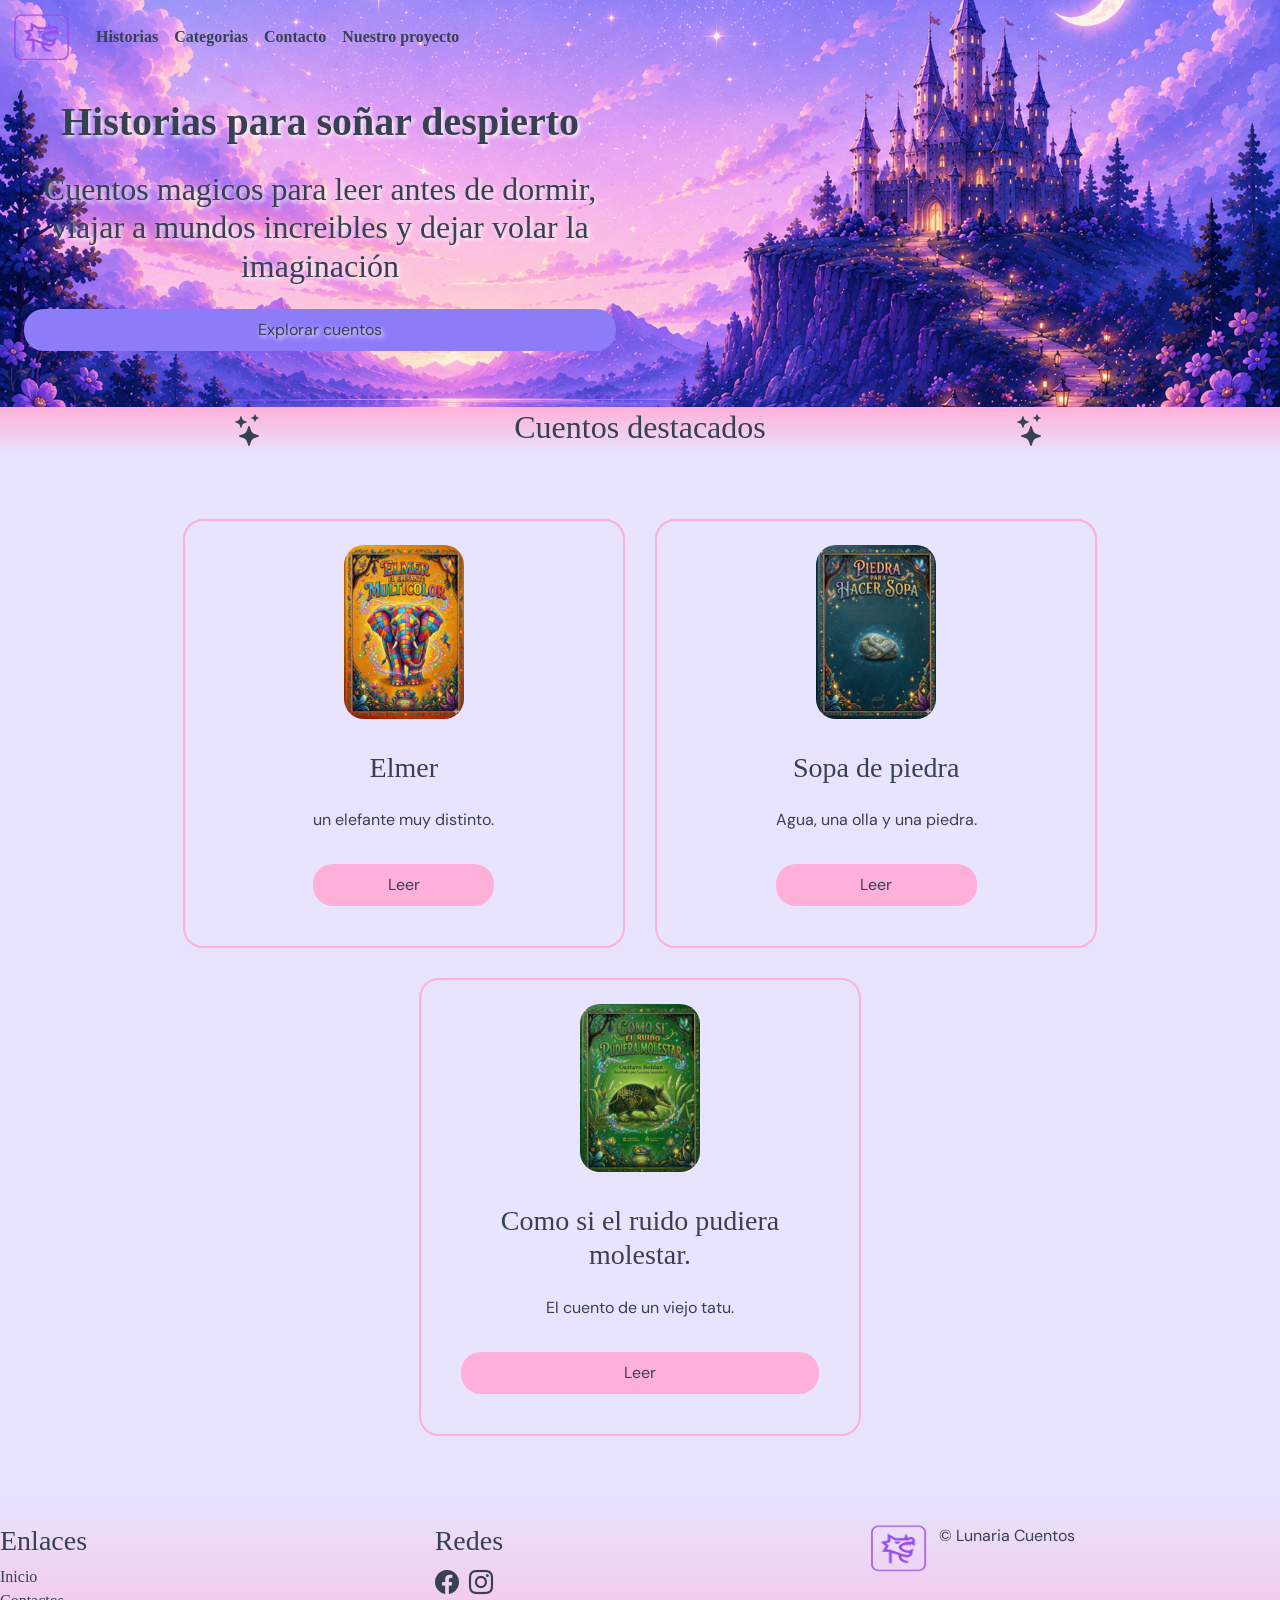
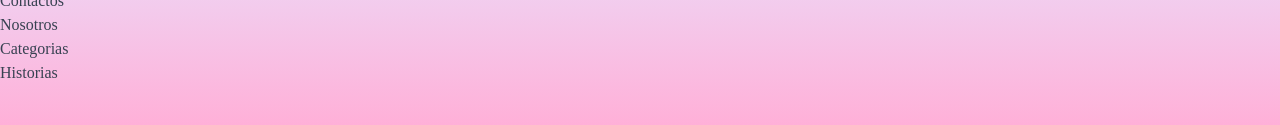
==== commit 08c1bb7c: "añadir estilos responsivos y alinear formulario en desktop" ====
--- a/index.html
+++ b/index.html
@@ -111,7 +111,7 @@
 
     </main>
 
-    <footer class="global-footer container py-4">
+    <footer class="global-footer  py-4">
         <div class="row">
 
             <!-- SECCIÓN ENLACES -->
--- a/style/style.css
+++ b/style/style.css
@@ -85,6 +85,11 @@
   color: #374151;
   background: linear-gradient(to bottom, #FFB0D8, #E8E3FF);
 }
+@media (min-width: 1024px) {
+  .card-titulo {
+    font-size: 2rem;
+  }
+}
 
 .card-content {
   display: flex;
@@ -95,9 +100,20 @@
   margin: 0;
   padding: 4rem 0.5rem 4rem 0.5rem;
 }
+@media (min-width: 768px) {
+  .card-content {
+    flex-direction: row;
+    flex-wrap: wrap;
+    justify-content: center;
+    gap: 30px;
+  }
+}
 .card-content .card {
   display: flex;
-  flex-direction: row;
+  flex-direction: column;
+  justify-content: center;
+  align-items: center;
+  gap: 16px;
   width: 100%;
   max-width: 90%;
   height: auto;
@@ -109,6 +125,17 @@
   border: 2px solid #FFB0D8;
   border-radius: 20px;
   background-color: #E8E3FF;
+}
+@media (min-width: 768px) {
+  .card-content .card {
+    width: 45%;
+    margin: 0;
+  }
+}
+@media (min-width: 1024px) {
+  .card-content .card {
+    width: 35%;
+  }
 }
 .card-content .card .card-img {
   display: block;
@@ -142,7 +169,7 @@
 
 .global-footer {
   display: flex;
-  width: auto;
+  width: 100%;
   flex-direction: column;
   justify-content: space-around;
   background: linear-gradient(to top, #FFB0D8, #E8E3FF);
@@ -173,18 +200,43 @@
   width: 100%;
   padding: 1rem;
 }
+@media (min-width: 768px) {
+  .formulario {
+    display: flex;
+    flex-direction: column;
+    justify-content: space-between;
+    align-items: flex-start;
+    gap: 16px;
+  }
+}
 .formulario .form-input {
   display: flex;
   flex-direction: column;
   justify-content: start;
   align-items: center;
   gap: 16px;
+}
+@media (min-width: 768px) {
+  .formulario .form-input {
+    display: flex;
+    flex-direction: row;
+    justify-content: space-between;
+    align-items: center;
+    gap: 16px;
+    width: 70%;
+    margin-left: 0;
+  }
 }
 .formulario .form-input input {
   border: 1px solid #8C7CF8;
   border-radius: 5px;
   outline: none;
 }
+@media (min-width: 768px) {
+  .formulario .form-input input {
+    width: 70%;
+  }
+}
 .formulario .boton-form {
   display: flex;
   padding: 9px;
@@ -201,15 +253,12 @@
 .formulario .boton-form {
   width: 100%;
 }
-
-@media (min-width: 768px) {
-  .form-input {
-    width: 70%;
-  }
-  .boton-form {
+@media (min-width: 768px) {
+  .formulario .boton-form {
     width: 25%;
   }
 }
+
 .background-home .navbar .nav-link, .nav-page .nav-enlase {
   font-family: "Playfair", serif;
   color: #374151;
@@ -252,6 +301,12 @@
   gap: 16px;
   margin: 0 auto;
 }
+@media (min-width: 768px) {
+  .hero {
+    width: 50%;
+    margin-left: 0;
+  }
+}
 .hero .hero-button {
   display: flex;
   padding: 9px;
@@ -267,6 +322,26 @@
 }
 .hero .hero-button {
   width: 100%;
+}
+@media (min-width: 768px) {
+  .hero .hero-button {
+    align-items: left;
+  }
+}
+
+.category-titulo {
+  display: flex;
+  flex-direction: column;
+  justify-content: space-evenly;
+  align-items: center;
+  gap: 16px;
+  margin: 0;
+  text-align: center;
+}
+@media (min-width: 1024px) {
+  .category-titulo {
+    font-size: 2rem;
+  }
 }
 
 .contato-encabezado {
@@ -326,5 +401,11 @@
 .section-cuento .acordeon-boton {
   width: 100%;
 }
+@media (min-width: 768px) {
+  .section-cuento {
+    display: flex;
+    flex-direction: column;
+  }
+}
 
 /*# sourceMappingURL=style.css.map */
